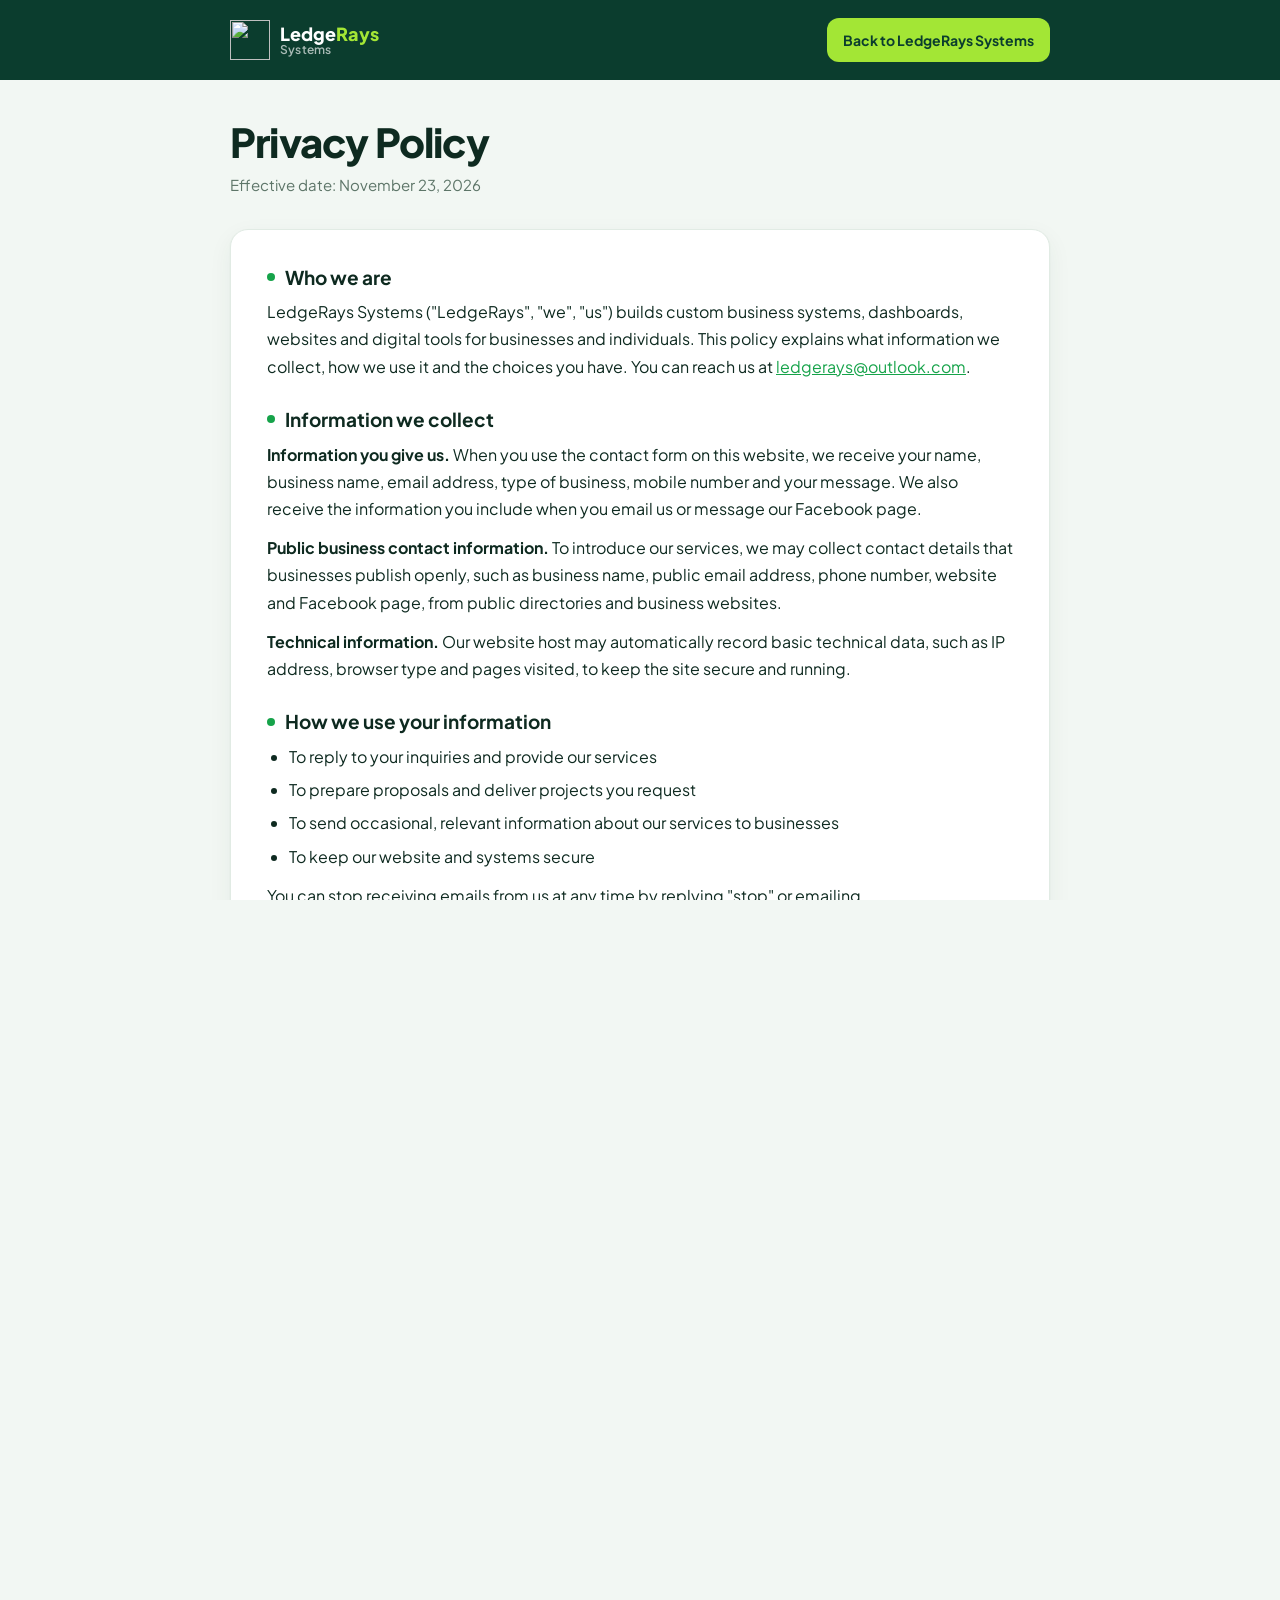
==== privacy.html @ 82372c3e "Add files via upload" ====
<!doctype html>
<html lang="en" data-bs-theme="light">
<head>
  <meta charset="utf-8">
  <meta name="viewport" content="width=device-width, initial-scale=1, viewport-fit=cover">
  <title>Privacy Policy | LedgeRays Systems</title>
  <meta name="description" content="How LedgeRays Systems collects, uses and protects your information.">
  <meta name="theme-color" content="#0B3D2E">
  <link rel="icon" href="/favicon.ico" sizes="48x48">
  <link rel="icon" type="image/png" sizes="32x32" href="/favicon-32x32.png">
  <link rel="apple-touch-icon" sizes="180x180" href="/apple-touch-icon.png">
  <script>
    try { var t = localStorage.getItem('lr-theme'); if (t) document.documentElement.setAttribute('data-bs-theme', t); } catch (e) {}
  </script>
  <link rel="preconnect" href="https://fonts.googleapis.com">
  <link rel="preconnect" href="https://fonts.gstatic.com" crossorigin>
  <link href="https://fonts.googleapis.com/css2?family=Plus+Jakarta+Sans:wght@400;500;600;700;800&display=swap" rel="stylesheet">
  <link href="https://cdn.jsdelivr.net/npm/bootstrap@5.3.3/dist/css/bootstrap.min.css" rel="stylesheet">
  <link href="css/style.css" rel="stylesheet">
  <style>
    .pp-top{background:var(--deep);color:#fff;padding:18px 0}
    .pp-top .pp-wrap{display:flex;align-items:center;justify-content:space-between;gap:12px;flex-wrap:wrap}
    .pp-brand{display:flex;align-items:center;gap:10px;color:#fff}
    .pp-brand img{width:40px;height:40px}
    .pp-brand span{font-weight:800;font-size:18px;line-height:1.1}
    .pp-brand b{color:var(--lime)}
    .pp-brand small{display:block;font-weight:600;font-size:12px;color:rgba(255,255,255,.65);letter-spacing:.02em}
    .pp-back{display:inline-flex;align-items:center;gap:8px;background:var(--lime);color:var(--deep);font-weight:700;font-size:14px;padding:10px 16px;border-radius:12px;min-height:44px}
    .pp-back:hover{background:var(--lime-2);color:var(--deep)}
    .pp-wrap{max-width:860px;margin:0 auto;padding:0 20px}
    .pp-hero{padding:40px 0 8px}
    .pp-hero h1{font-size:clamp(28px,4vw,40px);font-weight:800;letter-spacing:-.02em;line-height:1.1}
    .pp-hero p{color:var(--muted);margin-top:10px;font-size:15px}
    .pp-card{background:var(--card);border:1px solid var(--line);border-radius:var(--radius);box-shadow:var(--shadow);padding:clamp(20px,4vw,36px);margin:24px 0 40px}
    .pp-card h2{font-size:19px;font-weight:700;margin:28px 0 10px;display:flex;align-items:center;gap:10px}
    .pp-card h2:first-child{margin-top:0}
    .pp-card h2 i{width:8px;height:8px;border-radius:50%;background:var(--brand);flex:none}
    .pp-card p,.pp-card li{font-size:16px;line-height:1.7;color:var(--text)}
    .pp-card p{margin:0 0 12px}
    .pp-card ul{margin:0 0 12px;padding-left:22px}
    .pp-card li{margin-bottom:6px}
    .pp-card a{color:var(--brand);text-decoration:underline}
    [data-bs-theme="dark"] .pp-card a{color:var(--lime)}
    .pp-note{background:var(--card-2);border:1px solid var(--line);border-radius:12px;padding:14px 16px;font-size:15px;color:var(--muted)}
    .pp-foot{text-align:center;color:var(--muted);font-size:13px;padding:0 0 40px}
  </style>
</head>
<body>

<header class="pp-top">
  <div class="pp-wrap">
    <a href="/" class="pp-brand" aria-label="LedgeRays Systems home">
      <img src="assets/logo-mark.svg" alt="" width="40" height="40">
      <span>Ledge<b>Rays</b><small>Systems</small></span>
    </a>
    <a href="/" class="pp-back">Back to LedgeRays Systems</a>
  </div>
</header>

<main class="pp-wrap">
  <section class="pp-hero">
    <h1>Privacy Policy</h1>
    <p>Effective date: November 23, 2026</p>
  </section>

  <article class="pp-card">
    <h2><i></i>Who we are</h2>
    <p>LedgeRays Systems ("LedgeRays", "we", "us") builds custom business systems, dashboards, websites and digital tools for businesses and individuals. This policy explains what information we collect, how we use it and the choices you have. You can reach us at <a href="mailto:ledgerays@outlook.com">ledgerays@outlook.com</a>.</p>

    <h2><i></i>Information we collect</h2>
    <p><strong>Information you give us.</strong> When you use the contact form on this website, we receive your name, business name, email address, type of business, mobile number and your message. We also receive the information you include when you email us or message our Facebook page.</p>
    <p><strong>Public business contact information.</strong> To introduce our services, we may collect contact details that businesses publish openly, such as business name, public email address, phone number, website and Facebook page, from public directories and business websites.</p>
    <p><strong>Technical information.</strong> Our website host may automatically record basic technical data, such as IP address, browser type and pages visited, to keep the site secure and running.</p>

    <h2><i></i>How we use your information</h2>
    <ul>
      <li>To reply to your inquiries and provide our services</li>
      <li>To prepare proposals and deliver projects you request</li>
      <li>To send occasional, relevant information about our services to businesses</li>
      <li>To keep our website and systems secure</li>
    </ul>
    <p>You can stop receiving emails from us at any time by replying "stop" or emailing <a href="mailto:ledgerays@outlook.com">ledgerays@outlook.com</a>. We will not contact you again.</p>

    <h2><i></i>How the contact form works</h2>
    <p>Messages sent through our contact form are delivered to our email inbox by FormSubmit, a form delivery service. FormSubmit processes the form data only to deliver it to us.</p>

    <h2><i></i>Use of AI tools</h2>
    <p>We use AI services to help sort messages and draft replies, which we review before anything is sent. Only business contact details and message content are processed for this purpose. We never use data from client systems with these tools.</p>

    <h2><i></i>Google user data</h2>
    <p>We use an internal tool that connects only to LedgeRays' own Google accounts to manage our records and email. It does not request or access Google account data belonging to anyone else.</p>
    <p>Our use and transfer of information received from Google APIs adheres to the <a href="https://developers.google.com/terms/api-services-user-data-policy" target="_blank" rel="noopener">Google API Services User Data Policy</a>, including the Limited Use requirements.</p>

    <h2><i></i>Client systems</h2>
    <p>Systems we build for clients store their data in the client's own accounts, such as their own Google account. We access client data only with the client's permission and only as needed to build, fix or support their system.</p>

    <h2><i></i>Sharing your information</h2>
    <p>We do not sell or rent your information. We share it only with service providers that help us run our business, such as Google, Microsoft, Cloudflare, Telegram and FormSubmit, and only as needed for them to provide their services. We may also disclose information when required by law.</p>

    <h2><i></i>How long we keep information</h2>
    <p>We keep inquiry and contact information for as long as needed to respond to you, provide our services and meet legal obligations. Contacts who ask us to stop are kept only on a do-not-contact list so we never contact them again.</p>

    <h2><i></i>Security</h2>
    <p>We protect information with secure accounts, two-step verification and limited access. No method of storage or transmission is completely secure, but we work to protect your information.</p>

    <h2><i></i>Your rights</h2>
    <p>Under the Philippine Data Privacy Act of 2012 and similar laws, you may ask to access, correct or delete your personal information, or object to how we use it. Email <a href="mailto:ledgerays@outlook.com">ledgerays@outlook.com</a> and we will respond within a reasonable time.</p>

    <h2><i></i>Children</h2>
    <p>Our services are meant for businesses and adults. We do not knowingly collect information from children.</p>

    <h2><i></i>Changes to this policy</h2>
    <p>We may update this policy from time to time. The latest version will always be on this page with its effective date.</p>

    <h2><i></i>Contact us</h2>
    <p class="pp-note">LedgeRays Systems<br>Email: <a href="mailto:ledgerays@outlook.com">ledgerays@outlook.com</a><br>Facebook: <a href="https://www.facebook.com/LedgeRays" target="_blank" rel="noopener">facebook.com/LedgeRays</a></p>
  </article>
</main>

<footer class="pp-foot">© <span id="yr">2026</span> LedgeRays Systems</footer>
<script>
  try { document.getElementById('yr').textContent = new Date().getFullYear(); } catch (e) {}
</script>
</body>
</html>
---- css/style.css ----
/* =========================================================
   LedgeRays Systems — one-page dashboard website
   Built on Bootstrap 5.3 · Emerald Finance theme
   ========================================================= */

:root{
  --deep:#0B3D2E;          /* deep green  */
  --deep-2:#0F4A38;
  --deep-3:#155C45;
  --brand:#16A34A;         /* emerald     */
  --brand-2:#15803D;
  --lime:#A3E635;          /* lime accent */
  --lime-2:#BEF264;
  --white:#FFFFFF;

  --bg:#F2F7F3;
  --card:#FFFFFF;
  --card-2:#F7FBF8;
  --line:#E1EBE4;
  --text:#0E2A20;
  --muted:#5D7568;
  --shadow:0 1px 2px rgba(11,61,46,.06),0 8px 24px rgba(11,61,46,.06);

  --side-w:256px;
  --top-h:68px;
  --gap:16px;
  --pad:20px;
  --radius:18px;

  --bs-body-font-family:'Plus Jakarta Sans','Poppins','Inter',system-ui,-apple-system,'Segoe UI',Roboto,sans-serif;
  --bs-body-bg:var(--bg);
  --bs-body-color:var(--text);
  --bs-link-color:var(--brand);
  --bs-link-hover-color:var(--brand-2);
}
[data-bs-theme="dark"]{
  --bg:#061510;
  --card:#0C2219;
  --card-2:#0F2A1F;
  --line:#1B3B2E;
  --text:#E7F3EB;
  --muted:#8FB0A0;
  --shadow:0 1px 2px rgba(0,0,0,.4),0 10px 28px rgba(0,0,0,.25);
  --bs-body-bg:var(--bg);
  --bs-body-color:var(--text);
}

*{box-sizing:border-box}
html,body{margin:0}
body{font-family:var(--bs-body-font-family);background:var(--bg);color:var(--text);-webkit-font-smoothing:antialiased;transition:background-color .25s,color .25s}
a{text-decoration:none}
h1,h2,h3,h4,h5{color:var(--text);margin:0}
p{margin:0}
.ic{width:18px;height:18px;fill:none;stroke:currentColor;stroke-width:2;stroke-linecap:round;stroke-linejoin:round;flex:none}

/* Bootstrap fallbacks (kept harmless when Bootstrap loads) */
.tab-content>.tab-pane{display:none}
.tab-content>.tab-pane.active{display:block}
.collapse:not(.show){display:none}

/* ---------- Buttons ---------- */
.btn{white-space:nowrap;display:inline-flex;align-items:center;justify-content:center;gap:8px;font-weight:700;font-size:14px;border-radius:12px;padding:10px 16px;border:1px solid transparent;transition:transform .15s,box-shadow .15s,background-color .15s}
.btn:active{transform:translateY(1px)}
.btn-brand{background:var(--brand);color:#fff;box-shadow:0 6px 16px rgba(22,163,74,.28)}
.btn-brand:hover{background:var(--brand-2);color:#fff}
.btn-lime{background:var(--lime);color:var(--deep)}
.btn-lime:hover{background:var(--lime-2);color:var(--deep)}
.btn-ghost{background:var(--card);color:var(--text);border-color:var(--line)}
.btn-ghost:hover{border-color:var(--brand);color:var(--brand)}
.icon-btn{width:42px;height:42px;border-radius:12px;border:1px solid var(--line);background:var(--card);color:var(--text);display:inline-grid;place-items:center;flex:none}
.icon-btn:hover{border-color:var(--brand);color:var(--brand)}

/* ---------- App shell ---------- */
.app{display:flex;min-height:100vh;min-height:100dvh}

/* Sidebar */
.sidebar{--bs-offcanvas-width:288px;--bs-offcanvas-bg:var(--deep);--bs-offcanvas-color:#fff;flex:none;z-index:1045}
.sidebar-inner{background:radial-gradient(420px 260px at 10% 0%,rgba(163,230,53,.12),transparent 60%),linear-gradient(180deg,var(--deep),#082E22);color:#fff;height:100%;width:100%;display:flex;flex-direction:column;padding:22px 16px 16px;position:relative;overflow-y:auto}
.brand{display:flex;align-items:center;gap:12px;padding:2px 8px 20px;border-bottom:1px solid rgba(255,255,255,.1);color:#fff}
.brand-mark{width:46px;height:46px;flex:none}
.brand-text{display:flex;flex-direction:column;line-height:1.02}
.brand-l1{font-size:22px;font-weight:800;letter-spacing:-.3px;color:#fff}
.brand-l1 b{color:var(--lime);font-weight:800}
.brand-l2{font-size:13px;font-weight:600;letter-spacing:3.2px;text-transform:uppercase;color:rgba(255,255,255,.72);margin-top:3px}
.sidebar-close{position:absolute;top:24px;right:16px}
.side-nav{margin-top:14px;gap:2px}
.side-label{font-size:10.5px;font-weight:700;letter-spacing:1.6px;text-transform:uppercase;color:rgba(255,255,255,.45);margin:12px 12px 6px}
.side-nav .nav-link{display:flex;align-items:center;gap:12px;white-space:nowrap;color:rgba(255,255,255,.72);font-weight:600;font-size:14px;padding:10px 12px;border-radius:12px;transition:background-color .15s,color .15s}
.side-nav .nav-link:hover{background:rgba(255,255,255,.06);color:#fff}
.side-nav .nav-link.active{background:linear-gradient(90deg,rgba(163,230,53,.18),rgba(163,230,53,.04));color:var(--lime);box-shadow:inset 3px 0 0 var(--lime)}
.badge-count{margin-left:auto;font-size:11px;font-weight:700;background:var(--lime);color:var(--deep);border-radius:20px;padding:1px 8px}
.side-cta{margin-top:auto;background:rgba(255,255,255,.06);border:1px solid rgba(255,255,255,.1);border-radius:16px;padding:14px;position:relative}
.side-cta b{font-size:14px;display:block}
.side-cta p{font-size:12.5px;color:rgba(255,255,255,.65);margin:4px 0 12px;line-height:1.45}
.side-cta-dot{position:absolute;top:16px;right:14px;width:9px;height:9px;border-radius:50%;background:var(--lime);box-shadow:0 0 0 4px rgba(163,230,53,.2)}
.side-foot{font-size:11.5px;color:rgba(255,255,255,.4);text-align:center;margin-top:12px}

/* Main */
.main{flex:1;min-width:0;display:flex;flex-direction:column}
.topbar{height:var(--top-h);display:flex;align-items:center;gap:14px;padding:0 var(--pad);border-bottom:1px solid var(--line);background:color-mix(in srgb,var(--bg) 85%,transparent);backdrop-filter:blur(10px);position:sticky;top:0;z-index:20;flex:none}
.top-logo{display:flex;align-items:center;gap:8px;font-weight:800;font-size:18px;color:var(--text)}
.top-logo b{color:var(--brand)}
.top-title{min-width:0}
.top-title h1{font-size:20px;font-weight:800;letter-spacing:-.3px;white-space:nowrap;overflow:hidden;text-overflow:ellipsis}
.top-title p{font-size:12.5px;color:var(--muted);white-space:nowrap;overflow:hidden;text-overflow:ellipsis}
.top-actions{margin-left:auto;display:flex;align-items:center;gap:10px}
.live-pill{align-items:center;gap:7px;font-size:12px;font-weight:600;color:var(--brand);background:rgba(22,163,74,.1);border-radius:20px;padding:6px 12px}
.live-pill i{width:8px;height:8px;border-radius:50%;background:var(--brand);animation:pulse 1.6s infinite}
@keyframes pulse{0%{box-shadow:0 0 0 0 rgba(22,163,74,.5)}70%{box-shadow:0 0 0 8px rgba(22,163,74,0)}100%{box-shadow:0 0 0 0 rgba(22,163,74,0)}}
.ic-sun{display:none}
[data-bs-theme="dark"] .ic-sun{display:block}
[data-bs-theme="dark"] .ic-moon{display:none}

.content{flex:1;padding:var(--pad)}
.tab-pane.fade{transition:opacity .2s}

/* ---------- Cards & grids ---------- */
.fit{display:flex;flex-direction:column;gap:var(--gap)}
.grid{display:grid;gap:var(--gap)}
.card-x{background:var(--card);border:1px solid var(--line);border-radius:var(--radius);padding:18px;box-shadow:var(--shadow);min-width:0}
.card-x h3{font-size:15.5px;font-weight:700}
.card-x h3 small{font-size:11.5px;font-weight:500;color:var(--muted);margin-left:6px}
.card-head{display:flex;align-items:center;justify-content:space-between;gap:10px;margin-bottom:10px}

/* Dashboard */
.g-hero,.g-kpi,.g-charts,.g-3x3,.g-4x2,.g-3x2,.g-2,.g-3,.g-faq,.g-contact{grid-template-columns:1fr}
.hero{position:relative;overflow:hidden;background:radial-gradient(500px 300px at 100% 0%,rgba(163,230,53,.25),transparent 60%),linear-gradient(135deg,var(--deep),#0E5038);color:#fff;border:0;display:flex;flex-direction:column;justify-content:center}
.hero::after{content:"";position:absolute;right:0;top:0;bottom:0;width:45%;background:repeating-linear-gradient(115deg,transparent 0 46px,rgba(163,230,53,.07) 46px 47px);pointer-events:none;-webkit-mask-image:linear-gradient(90deg,transparent,#000);mask-image:linear-gradient(90deg,transparent,#000)}
.eyebrow{font-size:11.5px;font-weight:700;letter-spacing:1.8px;text-transform:uppercase;color:var(--lime)}
.hero h2{color:#fff;font-size:clamp(24px,2.6vw,36px);font-weight:800;letter-spacing:-.6px;line-height:1.12;margin:6px 0 8px}
.hero h2 span{color:var(--lime)}
.hero p{color:rgba(255,255,255,.78);font-size:14.5px;line-height:1.55;max-width:620px}
.hero-btns{display:flex;flex-wrap:wrap;gap:10px;margin-top:16px;position:relative;z-index:1}
.hero .btn-ghost{background:rgba(255,255,255,.08);border-color:rgba(255,255,255,.25);color:#fff}
.hero .btn-ghost:hover{background:rgba(255,255,255,.14);color:#fff;border-color:var(--lime)}
.industries{display:flex;flex-direction:column;gap:12px}
.chips{display:flex;flex-wrap:wrap;gap:7px}
.chips span,.chips button{font-size:12.5px;font-weight:600;padding:6px 12px;border-radius:30px;background:var(--card-2);border:1px solid var(--line);color:var(--text)}
.chips .chip-more{background:rgba(163,230,53,.18);border-color:transparent;color:var(--deep)}
[data-bs-theme="dark"] .chips .chip-more{color:var(--lime)}
.device-row{margin-top:auto;display:flex;align-items:center;gap:8px;font-size:13px;font-weight:600;color:var(--brand)}

.kpi{display:flex;flex-direction:column;gap:6px;padding:16px 18px}
.kpi-top{display:flex;align-items:center;gap:9px;font-size:12.5px;font-weight:600;color:var(--muted)}
.kpi-ic{width:30px;height:30px;border-radius:9px;background:rgba(22,163,74,.12);color:var(--brand);display:grid;place-items:center}
.kpi-ic .ic{width:16px;height:16px}
.kpi b{font-size:clamp(20px,1.9vw,27px);font-weight:800;letter-spacing:-.5px;font-variant-numeric:tabular-nums}
.kpi small{font-size:12px;color:var(--muted)}
.kpi em{font-style:normal;font-weight:700}
.kpi .up{color:var(--brand)}
.mini-bar{display:block;height:7px;border-radius:7px;background:var(--line);overflow:hidden;margin-top:4px}
.mini-bar i{display:block;height:100%;background:linear-gradient(90deg,var(--brand),var(--lime));border-radius:7px}
.chart-card{display:flex;flex-direction:column}
.chart-wrap{position:relative;height:260px}
.seg{display:flex;background:var(--card-2);border:1px solid var(--line);border-radius:10px;padding:3px}
.seg button{border:0;background:transparent;font-size:12px;font-weight:700;color:var(--muted);padding:5px 12px;border-radius:7px}
.seg button.on{background:var(--brand);color:#fff}

/* What we build / features */
.tile{display:flex;flex-direction:column;gap:8px}
.tile-ic,.feat-ic{width:42px;height:42px;border-radius:12px;display:grid;place-items:center;background:rgba(22,163,74,.12);color:var(--brand)}
.tile-ic .ic,.feat-ic .ic{width:21px;height:21px}
.tile p,.feat p{font-size:13.5px;color:var(--muted);line-height:1.5}
.tile-accent{background:linear-gradient(135deg,var(--deep),#0E5038);border:0;color:#fff}
.tile-accent h3{color:#fff}
.tile-accent p{color:rgba(255,255,255,.75)}
.tile-accent .tile-ic{background:var(--lime);color:var(--deep)}
.feat{display:flex;flex-direction:column;gap:9px;position:relative;overflow:hidden}
.feat::after{content:"";position:absolute;right:-30px;top:-30px;width:110px;height:110px;border-radius:50%;background:rgba(163,230,53,.12)}
.feat h3{font-size:16px}
.strip{display:flex;flex-wrap:wrap;align-items:center;gap:10px 22px;padding:14px 18px}
.strip b{font-size:14px}
.strip span{display:inline-flex;align-items:center;gap:7px;font-size:13.5px;font-weight:600;color:var(--muted)}
.strip span .ic{color:var(--brand)}

/* Samples */
.filter-row{display:flex;align-items:center;justify-content:space-between;gap:10px;flex-wrap:wrap}
.chips-filter button{cursor:pointer;transition:all .15s}
.chips-filter button.on{background:var(--brand);border-color:var(--brand);color:#fff}
.filter-note{font-size:12px;color:var(--muted)}
.pf{padding:0;overflow:hidden;display:flex;flex-direction:column;cursor:pointer;transition:transform .2s,box-shadow .2s;text-align:left;width:100%;color:inherit}
.pf:hover{transform:translateY(-3px);box-shadow:0 16px 34px rgba(11,61,46,.16)}
.pf-img{position:relative;aspect-ratio:16/10;overflow:hidden;background:var(--card-2)}
.pf-img img{width:100%;height:100%;object-fit:cover;object-position:center top;display:block;transition:transform .35s}
.pf:hover .pf-img img{transform:scale(1.04)}
.pf-zoom{position:absolute;right:10px;top:10px;width:32px;height:32px;border-radius:10px;background:rgba(11,61,46,.75);color:#fff;display:grid;place-items:center;opacity:0;transition:opacity .2s}
.pf:hover .pf-zoom{opacity:1}
.pf-cap{padding:10px 14px 12px;display:flex;align-items:center;gap:10px}
.pf-cap b{font-size:13.5px;display:block;white-space:nowrap;overflow:hidden;text-overflow:ellipsis}
.pf-cap small{font-size:11.5px;color:var(--muted)}
.pf-dot{width:10px;height:10px;border-radius:50%;flex:none}
.pf.hide{display:none}

/* Process */
.steps{display:grid;gap:var(--gap);grid-template-columns:1fr;counter-reset:s}
.step{display:flex;flex-direction:column;gap:8px;position:relative;overflow:hidden}
.step::after{content:"";position:absolute;right:-40px;bottom:-40px;width:140px;height:140px;border-radius:50%;background:rgba(163,230,53,.12)}
.step-n{font-size:clamp(30px,5vh,48px)!important}
.step-n{font-size:30px;font-weight:800;color:var(--lime);-webkit-text-stroke:1px var(--brand);letter-spacing:-1px;line-height:1}
.step p{font-size:13.5px;color:var(--muted);line-height:1.5}
.step-tag{margin-top:auto;align-self:flex-start;font-size:11.5px;font-weight:700;background:rgba(22,163,74,.12);color:var(--brand);padding:4px 10px;border-radius:20px}
.note{display:flex;flex-direction:column;gap:10px}
.note-dark{background:linear-gradient(135deg,var(--deep),#0E5038);border:0}
.note-dark h3{color:#fff}
.note-dark p{color:rgba(255,255,255,.78);font-size:13.5px;line-height:1.55}
.note-dark .btn{align-self:flex-start;margin-top:auto}
.checks{list-style:none;padding:0;margin:0;display:grid;gap:9px}
.checks li{display:flex;align-items:flex-start;gap:9px;font-size:13.5px}
.checks .ic{color:var(--brand);width:17px;height:17px;margin-top:1px}

/* Packages */
.plan{display:flex;flex-direction:column;gap:10px;position:relative}
.plan-tag{align-self:flex-start;font-size:11.5px;font-weight:800;letter-spacing:1.2px;text-transform:uppercase;color:var(--brand);background:rgba(22,163,74,.12);padding:4px 10px;border-radius:20px}
.plan h3{font-size:17px}
.plan-price{font-size:clamp(20px,1.8vw,26px);font-weight:800;letter-spacing:-.5px}
.plan .checks{margin:2px 0 6px}
.plan .btn{margin-top:auto}
.plan-pop{background:linear-gradient(160deg,var(--deep),#0E5038);border:0;color:#fff}
.plan-pop h3,.plan-pop .plan-price{color:#fff}
.plan-pop .checks li{color:rgba(255,255,255,.9)}
.plan-pop .checks .ic{color:var(--lime)}
.plan-pop .plan-tag{background:rgba(163,230,53,.18);color:var(--lime)}
.plan-badge{position:absolute;top:16px;right:16px;font-size:11px;font-weight:800;background:var(--lime);color:var(--deep);padding:4px 10px;border-radius:20px}
.addons span .ic{color:var(--brand)}

/* FAQ */
.faq{--bs-accordion-bg:var(--card);--bs-accordion-border-color:var(--line);--bs-accordion-btn-color:var(--text);--bs-accordion-color:var(--muted);--bs-accordion-active-bg:rgba(22,163,74,.08);--bs-accordion-active-color:var(--brand);--bs-accordion-btn-focus-box-shadow:0 0 0 3px rgba(22,163,74,.2);--bs-accordion-border-radius:16px;--bs-accordion-inner-border-radius:16px;box-shadow:var(--shadow);border-radius:16px}
.faq .accordion-button{font-weight:700;font-size:14.5px;padding:14px 18px}
.faq .accordion-body{font-size:13.5px;line-height:1.55;padding:4px 18px 16px}
.faq .accordion-item{background:var(--card);border-color:var(--line)}
.faq-cta .faq-cta-text{font-weight:500}

/* Contact */
.contact-list{display:flex;flex-direction:column;gap:var(--gap)}
.contact-card{display:flex;align-items:center;gap:14px;color:var(--text);transition:transform .15s,border-color .15s}
.contact-card:hover{transform:translateX(3px);border-color:var(--brand);color:var(--text)}
.contact-card b{display:block;font-size:15px}
.contact-card span{font-size:13px;color:var(--muted)}
.c-ic{width:46px;height:46px;border-radius:14px;display:grid;place-items:center;color:#fff;flex:none}
.c-ic .ic{width:22px;height:22px}
.contact-card .c-ic{color:#fff}
.c-msg{background:var(--brand)}.c-fb{background:#1877F2}.c-mail{background:var(--deep)}
[data-bs-theme="dark"] .c-mail{background:var(--deep-3)}
.c-go{margin-left:auto;color:var(--muted)}
.contact-promise{display:flex;align-items:center;gap:14px;background:rgba(163,230,53,.14);border-color:transparent;box-shadow:none}
.contact-promise p{font-size:13.5px;line-height:1.5}
.contact-form{display:flex;flex-direction:column;gap:12px}
.form-sub{font-size:12.5px;color:var(--muted);margin-top:-6px}
.form-grid{display:grid;grid-template-columns:1fr;gap:12px}
.form-grid label{display:flex;flex-direction:column;gap:6px;font-size:12.5px;font-weight:600;color:var(--muted)}
.form-control{background:var(--card-2);border:1px solid var(--line);border-radius:12px;padding:10px 13px;font-size:14px;color:var(--text);width:100%}
.form-control:focus{border-color:var(--brand);box-shadow:0 0 0 3px rgba(22,163,74,.18);background:var(--card);color:var(--text);outline:0}
textarea.form-control{resize:none}
.form-foot{display:flex;align-items:center;justify-content:space-between;gap:10px;margin-top:auto}
.form-msg{font-size:12.5px;color:var(--brand);font-weight:600}
.form-msg.err{color:#DC2626}

/* Modal */
.modal-content{background:var(--card);color:var(--text);border:1px solid var(--line);border-radius:18px;overflow:hidden}
.modal-header,.modal-footer{border-color:var(--line)}
.modal-title{font-weight:800}
[data-bs-theme="dark"] .btn-close{filter:invert(1)}

/* Bottom nav (phones & tablet portrait) */
.bottom-nav{position:fixed;left:0;right:0;bottom:0;z-index:1030;display:flex;justify-content:space-around;background:var(--card);border-top:1px solid var(--line);padding:6px 4px calc(6px + env(safe-area-inset-bottom));box-shadow:0 -8px 24px rgba(11,61,46,.08)}
.bottom-nav a,.bottom-nav button{flex:1;display:flex;flex-direction:column;align-items:center;gap:3px;font-size:11px;font-weight:600;color:var(--muted);background:none;border:0;padding:6px 2px;border-radius:12px}
.bottom-nav .ic{width:21px;height:21px}
.bottom-nav .active{color:var(--brand)}

/* =========================================================
   RESPONSIVE
   ========================================================= */

/* Phones & tablet portrait: scrollable, sidebar becomes slide-out menu */
@media (max-width:991.98px){
  :root{--pad:16px;--gap:14px;--top-h:62px}
  .content{padding-bottom:calc(84px + env(safe-area-inset-bottom))}
  .top-title{display:none}
  .live-pill{display:none!important}
}
@media (max-width:575.98px){
  .top-logo span{font-size:17px}
  .btn{font-size:13.5px}
  .hero h2{font-size:26px}
}

@media (min-width:576px){
  .g-kpi{grid-template-columns:repeat(2,minmax(0,1fr))}
  .g-4x2,.g-3x3,.g-3x2{grid-template-columns:repeat(2,minmax(0,1fr))}
  .steps{grid-template-columns:repeat(2,minmax(0,1fr))}
  .form-grid{grid-template-columns:1fr 1fr}
  .form-grid .span-2{grid-column:1/3}
}
@media (min-width:768px){
  .top-title{display:block}
  .g-hero{grid-template-columns:minmax(0,1.6fr) minmax(0,1fr)}
  .g-kpi{grid-template-columns:repeat(4,minmax(0,1fr))}
  .g-charts{grid-template-columns:minmax(0,1.7fr) minmax(0,1fr)}
  .g-3x3,.g-3x2{grid-template-columns:repeat(3,minmax(0,1fr))}
  .g-2,.g-faq{grid-template-columns:1fr 1fr}
  .g-3{grid-template-columns:repeat(3,minmax(0,1fr))}
  .g-contact{grid-template-columns:minmax(0,1fr) minmax(0,1.35fr)}
  .steps{grid-template-columns:repeat(4,minmax(0,1fr))}
  .chart-wrap{height:280px}
}
@media (min-width:992px){
  .sidebar{width:var(--side-w);position:sticky;top:0;height:100vh;height:100dvh}
  .sidebar-inner{padding:24px 16px 16px}
  .g-4x2{grid-template-columns:repeat(4,minmax(0,1fr))}
}

/* ---------------------------------------------------------
   FIT MODE: laptop & iPad landscape → one screen, no scrolling
   --------------------------------------------------------- */
@media (min-width:992px) and (orientation:landscape){
  html,body{height:100%;overflow:hidden}
  .app{height:100vh;height:100dvh}
  .main{height:100vh;height:100dvh}
  .content{flex:1;min-height:0;overflow:hidden;
    --pad:clamp(12px,1.6vh,22px);--gap:clamp(10px,1.5vh,18px);padding:var(--pad) calc(var(--pad) + 4px)}
  .content>.tab-pane.active{height:100%}
  .fit{height:100%;gap:var(--gap)}
  .grid{gap:var(--gap)}
  .card-x{padding:clamp(12px,1.7vh,20px) clamp(14px,1.3vw,20px)}

  /* dashboard */
  .g-hero{flex:none}
  .hero p{font-size:clamp(12.5px,1.55vh,15px)}
  .hero h2{font-size:clamp(22px,3.6vh,38px)}
  .hero-btns{margin-top:clamp(8px,1.6vh,18px)}
  .g-kpi{flex:none}
  .kpi{gap:clamp(2px,.6vh,6px)}
  .g-charts{flex:1;min-height:0}
  .chart-card{min-height:0}
  .chart-wrap{flex:1;min-height:0;height:auto}

  /* tiles */
  .g-3x3{flex:1;min-height:0;grid-template-rows:repeat(3,minmax(0,1fr))}
  .g-3x2{flex:1;min-height:0;grid-template-rows:repeat(2,minmax(0,1fr))}
  .tile,.feat{justify-content:center;overflow:hidden}
  .tile-ic,.feat-ic{width:clamp(32px,4.6vh,44px);height:clamp(32px,4.6vh,44px)}
  .tile p,.feat p{font-size:clamp(12px,1.6vh,14px)}
  .strip{flex:none}

  /* samples */
  .g-4x2{flex:1;min-height:0;grid-template-rows:repeat(2,minmax(0,1fr))}
  .g-4x2.one-row{grid-template-rows:minmax(0,1fr) minmax(0,1fr)}
  .pf{min-height:0}
  .pf-img{aspect-ratio:auto;flex:1;min-height:0}

  /* process */
  .steps{flex:1;min-height:0}
  .g-2{flex:none}
  .step p{font-size:clamp(12.5px,1.65vh,14.5px)}

  /* packages */
  .g-3{flex:1;min-height:0}
  .plan{overflow:hidden;gap:clamp(6px,1.1vh,12px)}
  .checks{gap:clamp(5px,1vh,10px)}
  .checks li{font-size:clamp(12.5px,1.6vh,14px)}

  /* faq */
  .g-faq{flex:1;min-height:0;align-items:start}
  .faq{max-height:100%;overflow:auto}
  .faq .accordion-button{padding:clamp(10px,1.6vh,15px) 18px}

  /* contact */
  .g-contact{flex:1;min-height:0}
  .contact-list{min-height:0}
  .contact-card{flex:1;min-height:0;padding-top:8px;padding-bottom:8px}
  .contact-promise{flex:1.2}
  .contact-form{min-height:0;overflow:hidden}
  .contact-form textarea{flex:1;min-height:60px}
  .form-grid{flex:1;min-height:0;grid-template-rows:auto auto 1fr}
  .form-grid .span-2{min-height:0}
}

/* Short landscape screens (e.g. 1366×768 with browser bars): tighten more */
@media (min-width:992px) and (orientation:landscape) and (max-height:720px){
  :root{--top-h:58px}
  .top-title h1{font-size:18px}
  .hero p{display:-webkit-box;-webkit-line-clamp:2;-webkit-box-orient:vertical;overflow:hidden}
  .industries .chips span:nth-child(n+9){display:none}
  .kpi small{display:none}
  .side-cta p{display:none}
  .side-nav .nav-link{padding:8px 12px}
  .brand{padding-bottom:14px}
}
/* Very short landscape (rare): allow scrolling rather than clipping content */
@media (min-width:992px) and (orientation:landscape) and (max-height:600px){
  html,body{height:auto;overflow:auto}
  .app,.main{height:auto}
  .content{overflow:visible}
}

@media (prefers-reduced-motion:reduce){
  *{transition:none!important;animation:none!important}
}

/* =========================================================
   v2 additions: dashboard panels, sidebar theme switch, form
   ========================================================= */
.muted-sm{font-size:11.5px;color:var(--muted);font-weight:600}

/* sidebar theme switch */
.side-theme{display:flex;align-items:center;gap:10px;margin:auto 0 10px;padding:10px 12px;border-radius:14px;background:rgba(255,255,255,.05);border:1px solid rgba(255,255,255,.08);font-size:13.5px;font-weight:600;color:rgba(255,255,255,.85)}
.side-theme .ic{width:17px;height:17px;color:var(--lime)}
.side-theme + .side-cta{margin-top:0}
.switch{margin-left:auto;width:44px;height:24px;border-radius:24px;border:0;background:rgba(255,255,255,.18);position:relative;padding:0;transition:background-color .2s;flex:none}
.switch i{position:absolute;top:3px;left:3px;width:18px;height:18px;border-radius:50%;background:#fff;transition:transform .25s cubic-bezier(.3,1.4,.6,1);box-shadow:0 2px 6px rgba(0,0,0,.25)}
.switch[aria-checked="true"]{background:var(--lime)}
.switch[aria-checked="true"] i{transform:translateX(20px);background:var(--deep)}
.side-cta p{display:none}

/* KPI sparkline + progress */
.kpi{position:relative;overflow:hidden;cursor:default;transition:transform .2s,box-shadow .2s,border-color .2s}
.kpi:hover{transform:translateY(-3px);border-color:rgba(22,163,74,.4);box-shadow:0 14px 30px rgba(11,61,46,.12)}
.spark{position:absolute;right:14px;top:14px;width:84px;height:28px;overflow:visible}
.spark path{fill:none;stroke:var(--brand);stroke-width:2.4;stroke-linecap:round;stroke-linejoin:round;stroke-dasharray:160;stroke-dashoffset:160;animation:draw 1.6s .3s ease forwards;vector-effect:non-scaling-stroke}
@keyframes draw{to{stroke-dashoffset:0}}
.live-dot::before{content:"";display:inline-block;width:7px;height:7px;border-radius:50%;background:var(--brand);margin-right:5px;vertical-align:1px;animation:pulse 1.6s infinite}
.progress{display:flex;height:8px;border-radius:8px;overflow:hidden;background:var(--line)}
.progress-bar{background:linear-gradient(90deg,var(--brand),var(--lime));border-radius:8px;height:100%}
.progress-bar.grow{width:0;animation:grow 1.4s .2s cubic-bezier(.2,.8,.2,1) forwards}
@keyframes grow{to{width:var(--w)}}
.kpi-progress{margin-top:6px}

/* panels grid */
.g-panels{grid-template-columns:1fr}
@media (min-width:768px){
  .g-panels{grid-template-columns:repeat(2,minmax(0,1fr))}
  .p-line,.p-bar{grid-column:span 2}
}
.donut-wrap{position:relative}
.donut-center{position:absolute;left:0;top:0;bottom:0;width:var(--dc-w,60%);display:flex;flex-direction:column;align-items:center;justify-content:center;pointer-events:none;text-align:center}
.donut-center b{font-size:20px;font-weight:800;line-height:1}
.donut-center small{font-size:11px;color:var(--muted)}

/* live feed */
.p-feed{display:flex;flex-direction:column}
.feed{list-style:none;margin:0;padding:0;display:flex;flex-direction:column;gap:8px;overflow:hidden;min-height:0;flex:1}
.feed li{display:flex;align-items:center;gap:10px;font-size:12.5px;padding:7px 9px;border-radius:12px;background:var(--card-2);border:1px solid var(--line);animation:slideIn .45s cubic-bezier(.2,.8,.2,1)}
.feed li .f-ic{width:28px;height:28px;border-radius:9px;display:grid;place-items:center;flex:none;color:#fff}
.feed li .f-ic .ic{width:15px;height:15px}
.feed li b{font-weight:700;display:block;white-space:nowrap;overflow:hidden;text-overflow:ellipsis}
.feed li span.t{display:block;font-size:11px;color:var(--muted)}
.feed li .f-tx{min-width:0;flex:1}
.feed li.new{box-shadow:0 0 0 2px rgba(163,230,53,.6)}
@keyframes slideIn{from{opacity:0;transform:translateY(-12px)}to{opacity:1;transform:none}}
.live-pill.sm{font-size:11px;padding:4px 10px;display:inline-flex}

/* goals */
.goals{display:flex;flex-direction:column;justify-content:space-around;gap:10px;flex:1}
.p-goals,.p-tasks{display:flex;flex-direction:column}
.goal .gt{display:flex;justify-content:space-between;font-size:12.5px;margin-bottom:5px}
.goal .gt b{font-weight:700}
.goal .progress{height:9px}
.goal .progress-bar{background:var(--c,var(--brand))}

/* tasks */
.tasks{display:flex;flex-direction:column;justify-content:space-around;gap:6px;flex:1}
.task{display:flex;align-items:center;gap:10px;font-size:13px;cursor:pointer;padding:5px 6px;border-radius:10px;transition:background-color .15s}
.task:hover{background:var(--card-2)}
.task .form-check-input{margin:0;width:18px;height:18px;flex:none;cursor:pointer;border-color:var(--muted);background-color:var(--card)}
.task .form-check-input:checked{background-color:var(--brand);border-color:var(--brand)}
.task .form-check-input:focus{box-shadow:0 0 0 3px rgba(22,163,74,.2);border-color:var(--brand)}
.task span{flex:1;transition:color .2s}
.task input:checked + span{text-decoration:line-through;color:var(--muted)}
.task em{font-style:normal;font-size:10.5px;font-weight:700;padding:2px 8px;border-radius:20px;background:rgba(22,163,74,.12);color:var(--brand)}
.task em.hi{background:rgba(220,38,38,.1);color:#DC2626}

/* contact form */
.hp{position:absolute;left:-9999px;width:1px;height:1px;opacity:0}
.input-group{display:flex;flex-wrap:nowrap;gap:0}
.input-group .code{width:auto;max-width:118px;flex:none;border-radius:12px 0 0 12px;border-right:0;background-color:var(--card-2);border:1px solid var(--line);color:var(--text);font-size:14px;padding:10px 30px 10px 12px}
.input-group .form-control{border-radius:0 12px 12px 0;min-width:0}
.form-select:focus{border-color:var(--brand);box-shadow:0 0 0 3px rgba(22,163,74,.18)}
#captchaQ{color:var(--brand);font-weight:800}
.form-msg.ok{color:var(--brand)}
.btn[disabled]{opacity:.7;pointer-events:none}

/* fit mode for the new dashboard */
@media (min-width:992px) and (orientation:landscape){
  .g-panels{flex:1;min-height:0;grid-template-columns:minmax(0,1.9fr) minmax(0,1fr) minmax(0,1fr);grid-template-rows:repeat(2,minmax(0,1fr))}
  .p-line,.p-bar{grid-column:auto}
  .g-panels .card-x{min-height:0;overflow:hidden;display:flex;flex-direction:column}
  .g-panels .card-head{margin-bottom:clamp(4px,1vh,10px)}
  .hero h2{font-size:clamp(20px,3.1vh,34px)}
  .hero p{display:-webkit-box;-webkit-line-clamp:2;-webkit-box-orient:vertical;overflow:hidden}
  .kpi b{font-size:clamp(18px,2.9vh,27px)}
  .kpi{padding-top:clamp(10px,1.4vh,16px);padding-bottom:clamp(10px,1.4vh,16px)}
  .feed li{padding:clamp(4px,.7vh,8px) 9px}
  .task{font-size:clamp(12px,1.55vh,13.5px);padding:clamp(2px,.4vh,5px) 6px}
  .contact-form{gap:clamp(6px,1.1vh,12px)}
  .form-grid{gap:clamp(8px,1.2vh,12px);grid-template-rows:auto auto auto 1fr}
  .form-control,.input-group .code{padding-top:clamp(6px,1vh,10px);padding-bottom:clamp(6px,1vh,10px)}
}
@media (min-width:992px) and (orientation:landscape) and (max-height:800px){
  .industries .device-row{display:none}
  .hero .eyebrow{display:none}
  .kpi small{display:none}
}

/* v2 fit refinements */
.kpi{container-type:inline-size}
@container (max-width:250px){ .spark{display:none} }
.task span{white-space:nowrap;overflow:hidden;text-overflow:ellipsis;min-width:0}
.feed li b,.feed li span.t{white-space:nowrap;overflow:hidden;text-overflow:ellipsis}
@media (min-width:992px) and (max-width:1199.98px){
  :root{--side-w:224px}
  .brand-l1{font-size:20px}
}
@media (min-width:992px) and (orientation:landscape) and (max-width:1100px){
  .g-panels{grid-template-columns:minmax(0,1.5fr) minmax(0,1fr)}
  .p-feed,.p-tasks{display:none!important}
  .g-hero{grid-template-columns:minmax(0,1fr)}
  .industries{display:none}
}
@media (min-width:992px) and (orientation:landscape) and (max-height:820px){
  .goal:nth-child(n+4){display:none}
  .task:nth-child(n+5){display:none}
  .feed li:nth-child(n+3){display:none}
  .industries .chips span:nth-child(n+8):not(.chip-more){display:none}
  .industries h3{margin-bottom:-2px}
}
@media (min-width:992px) and (orientation:landscape) and (min-height:821px){
  .feed li:nth-child(n+4){display:none}
}
@media (min-width:992px) and (orientation:landscape) and (min-height:1150px){
  .feed li:nth-child(n+4){display:flex}
  .feed li:nth-child(n+6){display:none}
}

/* =========================================================
   v3: compact hero, bigger chart panels, donut fix
   ========================================================= */
.hero-bar{display:grid;grid-template-columns:1fr;gap:14px;align-items:center}
.hero-bar .hero-btns{margin-top:0}
.hero-bar h2{margin:0 0 6px}
@media (min-width:768px){
  .hero-bar{grid-template-columns:minmax(0,1fr) auto;gap:24px}
  .hero-bar .hero-btns{flex-direction:column;align-items:stretch}
}
@media (min-width:1200px){ .hero-bar .hero-btns{flex-direction:row} }

/* chart legends (HTML, never overlap the chart) */
.card-head{flex-wrap:wrap}
.keys{display:flex;gap:12px;font-size:12px;font-weight:600;color:var(--muted);margin-left:auto}
.keys span{display:inline-flex;align-items:center;gap:6px}
.keys i{display:inline-block;width:14px;height:4px;border-radius:4px}
.k-sales{background:var(--brand)}
.k-target{background:repeating-linear-gradient(90deg,var(--lime) 0 4px,transparent 4px 7px)}

/* donut: canvas + legend side by side; center text is drawn inside the chart */
.donut-body{display:flex;align-items:center;gap:16px;min-height:0}
.donut-canvas{position:relative;width:min(220px,55%);aspect-ratio:1/1;flex:none}
.donut-canvas canvas{position:absolute;inset:0;width:100%!important;height:100%!important}
.d-legend{list-style:none;margin:0;padding:0;display:flex;flex-direction:column;gap:6px;flex:1;min-width:0}
.d-legend button{width:100%;display:flex;align-items:center;gap:9px;background:var(--card-2);border:1px solid var(--line);border-radius:10px;padding:7px 10px;font-size:12.5px;font-weight:600;color:var(--text);text-align:left;transition:opacity .2s,border-color .2s}
.d-legend button:hover{border-color:var(--brand)}
.d-legend button.off{opacity:.45;text-decoration:line-through}
.d-legend i{width:10px;height:10px;border-radius:50%;flex:none}
.d-legend b{margin-left:auto;font-weight:800}
.p-donut{container-type:inline-size}
@container (max-width:330px){
  .donut-body{flex-direction:column;align-items:stretch}
  .donut-canvas{width:min(200px,80%);margin:0 auto}
  .d-legend{display:grid;grid-template-columns:1fr 1fr}
}

/* scroll mode (tablet portrait, phones): generous chart heights */
.p-line .chart-wrap{height:300px}
.p-bar .chart-wrap{height:260px}

/* fit mode: give charts most of the space */
@media (min-width:992px) and (orientation:landscape){
  .hero-bar{padding-top:clamp(12px,1.8vh,20px);padding-bottom:clamp(12px,1.8vh,20px)}
  .hero-bar h2{font-size:clamp(20px,2.9vh,32px)}
  .hero-bar p{-webkit-line-clamp:2}
  .g-panels{grid-template-columns:minmax(0,1.75fr) minmax(0,1.3fr) minmax(0,1fr);grid-template-rows:minmax(0,1.3fr) minmax(0,1fr)}
  .p-line .chart-wrap,.p-bar .chart-wrap{height:auto}
  .donut-body{flex:1}
  .donut-canvas{width:auto;height:100%;max-width:58%;max-height:100%}
  .p-donut .d-legend button{padding:clamp(4px,.8vh,8px) 10px}
}
@media (min-width:992px) and (orientation:landscape) and (max-width:1100px){
  .g-panels{grid-template-columns:minmax(0,1.5fr) minmax(0,1fr)}
}
@media (min-width:992px) and (orientation:landscape) and (max-height:820px){
  .hero-bar p{-webkit-line-clamp:1}
  .goal:nth-child(n+4){display:none}
}
@media (min-width:992px) and (orientation:landscape) and (max-height:700px){
  .hero-bar p{display:none}
}

/* =========================================================
   v4: big chart panels, donut always centred, tasks/goals switch
   ========================================================= */
.tg-pane{display:none;flex-direction:column;flex:1;min-height:0}
.tg-pane.on{display:flex}
.tg-foot{margin-top:8px}
.p-tg{display:flex;flex-direction:column}
.p-tg .seg button{padding:5px 10px}

/* donut: the canvas box fills the free space; Chart.js keeps the ring round
   and the centre text is drawn by the chart itself, so nothing can overlap */
.donut-body{display:flex;flex-direction:column;gap:14px;min-height:0;flex:1}
.donut-canvas{position:relative;width:100%;height:240px;max-width:none;max-height:none;aspect-ratio:auto;margin:0;flex:none}
.donut-canvas canvas{position:absolute;inset:0;width:100%!important;height:100%!important}
.d-legend{display:grid;grid-template-columns:repeat(2,minmax(0,1fr));gap:8px;flex:none}
@container (max-width:330px){
  .donut-canvas{width:100%;margin:0}
}

/* scroll mode layout (tablet portrait & phones) */
.g-panels{grid-template-columns:1fr;grid-template-areas:"line" "donut" "bar" "feed" "tg"}
.p-line{grid-area:line}.p-donut{grid-area:donut}.p-bar{grid-area:bar}.p-feed{grid-area:feed}.p-tg{grid-area:tg}
.p-line .chart-wrap{height:300px}
.p-bar .chart-wrap{height:260px}
@media (min-width:768px){
  .g-panels{grid-template-columns:repeat(2,minmax(0,1fr));grid-template-areas:"line line" "donut feed" "bar bar" "tg tg"}
}

/* fit mode (laptop & iPad landscape): charts get most of the screen */
@media (min-width:992px) and (orientation:landscape){
  .g-panels{grid-template-columns:minmax(0,1.8fr) minmax(0,1.25fr) minmax(0,1fr);
    grid-template-rows:minmax(0,1.25fr) minmax(0,1fr);
    grid-template-areas:"line donut feed" "bar donut tg"}
  .p-line .chart-wrap,.p-bar .chart-wrap{flex:1;min-height:0;height:auto}
  .donut-body{flex:1;min-height:0}
  .donut-canvas{flex:1;min-height:0;height:auto}
  .p-tasks,.p-goals{display:none!important}
  .p-feed,.p-tg{display:flex!important}
  .goal:nth-child(n+4){display:flex;flex-direction:column}
  .goal{display:block!important}
}
@media (min-width:992px) and (orientation:landscape) and (max-height:820px){
  .task:nth-child(n+5){display:none}
  .goal:nth-child(n+4){display:none!important}
  .tg-foot{display:none}
}
@media (min-width:992px) and (orientation:landscape) and (max-width:1100px){
  .g-panels{grid-template-columns:minmax(0,1.5fr) minmax(0,1fr);grid-template-rows:minmax(0,1fr) minmax(0,1fr);grid-template-areas:"line donut" "bar donut"}
  .p-feed,.p-tg{display:none!important}
}
.visually-hidden{position:absolute!important;width:1px!important;height:1px!important;overflow:hidden!important;clip:rect(0,0,0,0)!important;white-space:nowrap!important}
.seg-full{flex:1}
.seg-full button{flex:1;padding:6px 8px;white-space:nowrap}
@media (min-width:992px) and (orientation:landscape) and (max-height:820px){
  .task:nth-child(n+4){display:none}
}

/* form label alignment: label text always one line, fields line up */
.form-grid{align-items:end}
.form-grid label{justify-content:flex-end}
.form-grid .lbl{display:block;white-space:nowrap;overflow:hidden;text-overflow:ellipsis}
#captchaQ{color:var(--brand);font-weight:800}
.form-msg a{color:inherit;text-decoration:underline}
.form-grid .span-2{align-self:stretch;justify-content:flex-start}
.form-grid .span-2 textarea{flex:1}

/* =========================================================
   v5: interactive hero "Build Your System" + Our Work (9)
   ========================================================= */
.lb-hero{padding:0;overflow:hidden;display:grid;grid-template-columns:1fr}
.lb-side{position:relative;background:radial-gradient(420px 280px at 0% 0%,rgba(163,230,53,.16),transparent 60%),linear-gradient(160deg,var(--deep),#0E5038);color:#fff;padding:22px 20px;display:flex;flex-direction:column;gap:12px;min-width:0}
.lb-eyebrow{display:inline-flex;align-items:center;gap:8px;font-size:11.5px;font-weight:800;letter-spacing:1.6px;text-transform:uppercase;color:var(--lime)}
.lb-eyebrow i{width:8px;height:8px;border-radius:50%;background:var(--lime);box-shadow:0 0 0 4px rgba(163,230,53,.22);animation:lbPulse 2s ease-in-out infinite}
.lb-eyebrow.dark{color:var(--brand-2)}
[data-bs-theme="dark"] .lb-eyebrow.dark{color:var(--lime)}
.lb-eyebrow.dark i{background:var(--brand)}
@keyframes lbPulse{50%{box-shadow:0 0 0 7px rgba(163,230,53,0)}}
.lb-side h2{color:#fff;font-size:clamp(25px,2.4vw,34px);font-weight:800;letter-spacing:-.6px;line-height:1.1;margin:0}
.lb-side h2 span{color:var(--lime)}
.lb-side p{color:rgba(255,255,255,.8);font-size:14.5px;line-height:1.55;margin:0}
.lb-label{font-size:11px;font-weight:800;letter-spacing:1.4px;text-transform:uppercase;color:rgba(255,255,255,.66);margin-top:2px}
.lb-tabs{display:flex;gap:7px;overflow-x:auto;scrollbar-width:none;margin:0 -20px;padding:2px 20px 4px;scroll-snap-type:x proximity}
.lb-tabs::-webkit-scrollbar{display:none}
.lb-tab{position:relative;overflow:hidden;flex:none;scroll-snap-align:start;display:inline-flex;align-items:center;gap:7px;min-height:42px;padding:0 13px;border-radius:12px;border:1px solid rgba(255,255,255,.16);background:rgba(255,255,255,.07);color:#fff;font-size:13px;font-weight:700;cursor:pointer;transition:background-color .2s,color .2s,border-color .2s}
.lb-tab .ic{width:16px;height:16px;color:var(--lime)}
.lb-tab:hover{background:rgba(255,255,255,.13);border-color:rgba(163,230,53,.5)}
.lb-tab[aria-selected="true"]{background:var(--lime);border-color:var(--lime);color:var(--deep)}
.lb-tab[aria-selected="true"] .ic{color:var(--deep)}
.lb-tab::after{content:"";position:absolute;left:0;bottom:0;height:3px;width:0;background:var(--deep);opacity:.55}
.lb-tab.is-touring::after{animation:lbTour var(--tour,4200ms) linear forwards}
@keyframes lbTour{to{width:100%}}
.lb-tab:focus-visible,.lb-b:focus-visible,.lb-pill:focus-visible,.lb-step button:focus-visible,.lb-seg button:focus-visible,.lb-next:focus-visible{outline:3px solid var(--lime);outline-offset:2px}
.lb-side .hero-btns{margin-top:4px}
.lb-side .btn-ghost{background:rgba(255,255,255,.08);border-color:rgba(255,255,255,.25);color:#fff}
.lb-side .btn-ghost:hover{background:rgba(255,255,255,.14);color:#fff;border-color:var(--lime)}
.lb-next{align-self:flex-start;display:inline-flex;align-items:center;gap:8px;background:none;border:0;padding:6px 0;color:rgba(255,255,255,.78);font-size:13px;font-weight:700;cursor:pointer;margin-top:auto}
.lb-next:hover{color:var(--lime)}
.lb-next .ic{width:16px;height:16px;animation:lbBob 1.8s ease-in-out infinite}
@keyframes lbBob{50%{transform:translateY(3px)}}

.lb-main{padding:16px;display:flex;flex-direction:column;gap:12px;min-width:0}
.lb-tools{display:flex;flex-wrap:wrap;align-items:center;gap:10px 18px}
.lb-tool{display:flex;align-items:center;gap:10px}
.lb-tool-l{font-size:12.5px;font-weight:700;color:var(--text);white-space:nowrap}
.lb-tool-l output{font-family:ui-monospace,SFMono-Regular,Menlo,Consolas,monospace;font-weight:600;color:var(--muted);margin-left:4px}
.lb-step{display:flex;align-items:center;border:1px solid var(--line);border-radius:12px;background:var(--card-2)}
.lb-step button{width:40px;height:40px;border:0;background:none;color:var(--text);font-size:18px;font-weight:700;border-radius:11px;cursor:pointer}
.lb-step button:hover{color:var(--brand)}
.lb-step button[disabled]{opacity:.35;cursor:default}
.lb-step output{min-width:44px;text-align:center;font-family:ui-monospace,SFMono-Regular,Menlo,Consolas,monospace;font-size:13.5px;font-weight:600}
.lb-range input{width:130px;accent-color:var(--brand);height:28px}
.lb-tool-end{display:flex;gap:8px;margin-left:auto}
.lb-pill{display:inline-flex;align-items:center;gap:7px;height:40px;padding:0 13px;border-radius:12px;border:1px solid var(--line);background:var(--card);color:var(--text);font-size:12.5px;font-weight:700;cursor:pointer}
.lb-pill .ic{width:15px;height:15px}
.lb-pill:hover{border-color:var(--brand);color:var(--brand)}
#lbTour .ic-play{display:none}
#lbTour[aria-pressed="false"] .ic-play{display:block}
#lbTour[aria-pressed="false"] .ic-pause{display:none}
#lbTour[aria-pressed="true"]{border-color:var(--brand);color:var(--brand-2)}
[data-bs-theme="dark"] #lbTour[aria-pressed="true"]{color:var(--lime);border-color:var(--lime)}

.lb-grid{--fr:2;--gap:12px;display:grid;grid-template-columns:var(--cols,2fr 1fr 1fr);grid-template-rows:repeat(3,minmax(104px,auto));gap:var(--gap);padding:12px;border-radius:16px;background:var(--card-2);border:1px dashed var(--line);min-width:0;position:relative}
.lb-b{position:relative;min-width:0;min-height:0;border:0;border-radius:14px;padding:0;text-align:left;cursor:grab;container-type:size;-webkit-user-select:none;user-select:none;-webkit-touch-callout:none;touch-action:manipulation;box-shadow:0 1px 2px rgba(11,61,46,.1);transition:box-shadow .2s,outline-color .2s;outline:3px solid transparent;outline-offset:3px;font:inherit}
.lb-in{position:absolute;inset:0;padding:12px;display:flex;flex-direction:column;gap:6px;transform-origin:top left;overflow:hidden;pointer-events:none}
.lb-top{display:flex;align-items:flex-start;justify-content:space-between;gap:6px}
.lb-top b{font-size:14px;font-weight:800;line-height:1.2;letter-spacing:-.1px}
.lb-top .ic{width:16px;height:16px;opacity:.6;flex:none}
.lb-sub{font-size:12px;font-weight:600;opacity:.82;line-height:1.3}
.lb-viz{flex:1;min-height:0;display:flex;align-items:flex-end}
@container (max-height:118px){ .lb-viz{display:none} }
@container (max-height:74px){ .lb-sub{display:none} }
@container (max-width:118px){ .lb-sub{display:none} .lb-top .ic{display:none} .lb-top b{font-size:12.5px} }
.lb-b:hover{box-shadow:0 8px 22px rgba(11,61,46,.18)}
.lb-b.is-picked{outline-color:var(--text)}
.lb-b.is-target{outline:3px dashed var(--lime);outline-offset:3px}
.lb-b.is-lift{box-shadow:0 14px 30px rgba(11,61,46,.28)}
.lb-b.is-dragging{z-index:5;cursor:grabbing;box-shadow:0 22px 44px rgba(11,61,46,.35);transition:none;opacity:.96}
/* block colors: Emerald */
.lb-b.s1{background:#15803D;color:#fff}
.lb-b.s2{background:#0B3D2E;color:#fff}
.lb-b.s3{background:#A3E635;color:#0B3D2E}
.lb-b.s4{background:#D1FAE5;color:#0B3D2E}
.lb-b.s5{background:#0F766E;color:#fff}
[data-bs-theme="dark"] .lb-b.s1{background:#16A34A;color:#04140D}
[data-bs-theme="dark"] .lb-b.s2{background:#1E5A45;color:#fff}
[data-bs-theme="dark"] .lb-b.s3{background:#A3E635;color:#0B3D2E}
[data-bs-theme="dark"] .lb-b.s4{background:#163A2C;color:#E7F3EB}
[data-bs-theme="dark"] .lb-b.s5{background:#14B8A6;color:#04140D}
/* tiny visuals inside each module */
.viz-kpi{display:flex;flex-direction:column;gap:2px}
.viz-kpi b{font-size:clamp(17px,2vw,24px);font-weight:800;letter-spacing:-.4px;line-height:1}
.viz-kpi small{font-size:11.5px;font-weight:700;opacity:.8}
.viz-bars{display:flex;align-items:flex-end;gap:5px;height:100%;max-height:70px;width:100%}
.viz-bars i{flex:1;height:var(--h);border-radius:4px 4px 2px 2px;background:currentColor;opacity:.32}
.viz-bars i:last-child{opacity:.75}
.viz-list{display:flex;flex-direction:column;gap:7px;width:100%}
.viz-list i{display:flex;align-items:center;gap:7px}
.viz-list i::before{content:"";width:8px;height:8px;border-radius:50%;background:currentColor;opacity:.75;flex:none}
.viz-list i::after{content:"";height:6px;border-radius:4px;background:currentColor;opacity:.28;width:var(--w)}
.viz-donut{width:58px;height:58px;border-radius:50%;background:conic-gradient(currentColor 0 var(--p),transparent var(--p));-webkit-mask:radial-gradient(circle,transparent 52%,#000 53%);mask:radial-gradient(circle,transparent 52%,#000 53%);position:relative;opacity:.85;box-shadow:inset 0 0 0 30px rgba(255,255,255,.0)}
.viz-donut-wrap{position:relative;width:58px;height:58px}
.viz-donut-wrap::before{content:"";position:absolute;inset:0;border-radius:50%;border:8px solid currentColor;opacity:.2}
.viz-donut-wrap .viz-donut{position:absolute;inset:0}
.viz-cal{display:grid;grid-template-columns:repeat(7,minmax(0,1fr));gap:4px;width:100%;max-width:170px}
.viz-cal i{aspect-ratio:1/1;border-radius:3px;background:currentColor;opacity:.2}
.viz-cal i.on{opacity:.7}
.lb-hint{display:flex;align-items:center;gap:7px;margin:-2px 0 0;font-size:12px;color:var(--muted)}
.lb-hint .ic{width:15px;height:15px;flex:none}

.lb-panel{background:#07261C;border-radius:14px;color:#E7F3EB;overflow:hidden}
.lb-panel-head{display:flex;align-items:center;gap:10px;padding:8px 10px 8px 14px;border-bottom:1px solid rgba(255,255,255,.1)}
.lb-dots{display:flex;gap:6px}
.lb-dots i{width:10px;height:10px;border-radius:50%;background:#FB7185}
.lb-dots i:nth-child(2){background:#FBBF24}
.lb-dots i:nth-child(3){background:var(--lime)}
.lb-seg{display:flex;gap:4px;margin-left:auto}
.lb-seg button{min-height:36px;padding:0 13px;border:0;border-radius:9px;background:transparent;color:#C9DED2;font-size:12.5px;font-weight:700;cursor:pointer}
.lb-seg button.on{background:var(--lime);color:var(--deep)}
.lb-panel-body{padding:14px;display:flex;flex-wrap:wrap;align-items:center;gap:12px 16px}
.lb-panel-body[hidden]{display:none}
.lb-sum-txt{display:flex;flex-wrap:wrap;align-items:center;gap:8px;min-width:0;flex:1 1 320px}
.lb-sum-txt>span{font-size:13.5px;color:#A7C7B6}
.lb-sum-txt b{color:#fff}
.lb-mods{display:flex;flex-wrap:wrap;gap:6px}
.lb-mods span{font-size:12.5px;font-weight:700;padding:5px 11px;border-radius:20px;background:rgba(163,230,53,.14);color:#D9F99D}
.lb-sum-btns{display:flex;flex-wrap:wrap;gap:8px}
.lb-btn-dark{background:rgba(255,255,255,.08);border:1px solid rgba(255,255,255,.2);color:#fff}
.lb-btn-dark:hover{border-color:var(--lime);color:var(--lime)}
.lb-code{padding:0}
.lb-code pre{margin:0;padding:14px 16px;width:100%;overflow:auto;font-family:ui-monospace,SFMono-Regular,Menlo,Consolas,monospace;font-size:12.5px;line-height:1.65;color:#E7F3EB}
.c-sel{color:#A3E635}.c-prop{color:#7DD3FC}.c-val{color:#FBBF24}.c-str{color:#D9F99D}.c-pun{color:#8FB0A0}

.dash-live{display:flex;flex-direction:column;gap:var(--gap);min-width:0}
.live-head{display:flex;align-items:flex-end;justify-content:space-between;gap:12px;flex-wrap:wrap;padding:4px 2px 0}
.live-head h3{font-size:clamp(18px,1.6vw,22px);font-weight:800;letter-spacing:-.3px;margin-top:4px}

/* Our Work: 9 designs as a 3 x 3 grid */
.g-work{grid-template-columns:1fr}
@media (min-width:576px){ .g-work{grid-template-columns:repeat(2,minmax(0,1fr))} }
@media (min-width:992px){ .g-work{grid-template-columns:repeat(3,minmax(0,1fr))} }

/* layout of the hero on wider screens */
@media (min-width:992px){
  .lb-hero{grid-template-columns:minmax(300px,350px) minmax(0,1fr)}
  .lb-side{padding:24px 22px}
  .lb-tabs{flex-wrap:wrap;overflow:visible;margin:0;padding:0}
  .lb-main{padding:18px}
}
@media (min-width:1400px){ .lb-hero{grid-template-columns:390px minmax(0,1fr)} }
@media (max-width:575.98px){
  .lb-side h2{font-size:26px}
  .lb-main{padding:12px}
  .lb-grid{padding:8px;grid-template-rows:repeat(3,minmax(92px,auto))}
  .lb-tool-end{margin-left:0}
  .lb-range input{width:110px}
  .lb-in{padding:10px}
  .lb-sum-btns{width:100%}
  .lb-sum-btns .btn{flex:1}
}

/* fit mode (laptop / iPad landscape): the dashboard tab scrolls between two full screens */
@media (min-width:992px) and (orientation:landscape){
  .content.is-scroll{overflow-y:auto;scroll-snap-type:y proximity}
  .content>#tab-dashboard.active{height:auto}
  .dash-fit{height:auto}
  .lb-hero,.dash-live{height:calc(100vh - var(--top-h) - 2 * var(--pad));height:calc(100dvh - var(--top-h) - 2 * var(--pad));min-height:540px;flex:none;scroll-snap-align:start}
  .lb-side{overflow:hidden}
  .lb-main{min-height:0}
  .lb-grid{flex:1;min-height:0;grid-template-rows:repeat(3,minmax(0,1fr))}
  .lb-panel{flex:none}
  .lb-panel-body{height:clamp(86px,15vh,150px);overflow:auto;align-content:center}
  .lb-code{align-content:flex-start}
  .dash-live .g-panels{flex:1;min-height:0}
  .dash-live .g-kpi,.live-head{flex:none}
}
@media (min-width:992px) and (orientation:landscape) and (max-height:820px){
  .lb-side{gap:9px;padding-top:18px;padding-bottom:16px}
  .lb-side p{font-size:13px;display:-webkit-box;-webkit-line-clamp:3;-webkit-box-orient:vertical;overflow:hidden}
  .lb-tab{min-height:36px;padding:0 11px;font-size:12.5px}
  .lb-hint{display:none}
  .lb-main{gap:10px;padding:14px}
  .lb-step button,.lb-pill{height:36px}
  .lb-step button{width:36px}
}
@media (min-width:992px) and (orientation:landscape) and (max-height:680px){
  .lb-side p{-webkit-line-clamp:2}
  .lb-next{display:none}
}
@media (prefers-reduced-motion:reduce){
  .lb-eyebrow i,.lb-next .ic{animation:none}
}
@media (min-width:992px) and (orientation:landscape){
  .g-work{flex:1;min-height:0;grid-template-rows:repeat(3,minmax(0,1fr))}
  .g-work .pf-cap{padding-top:8px;padding-bottom:9px}
}
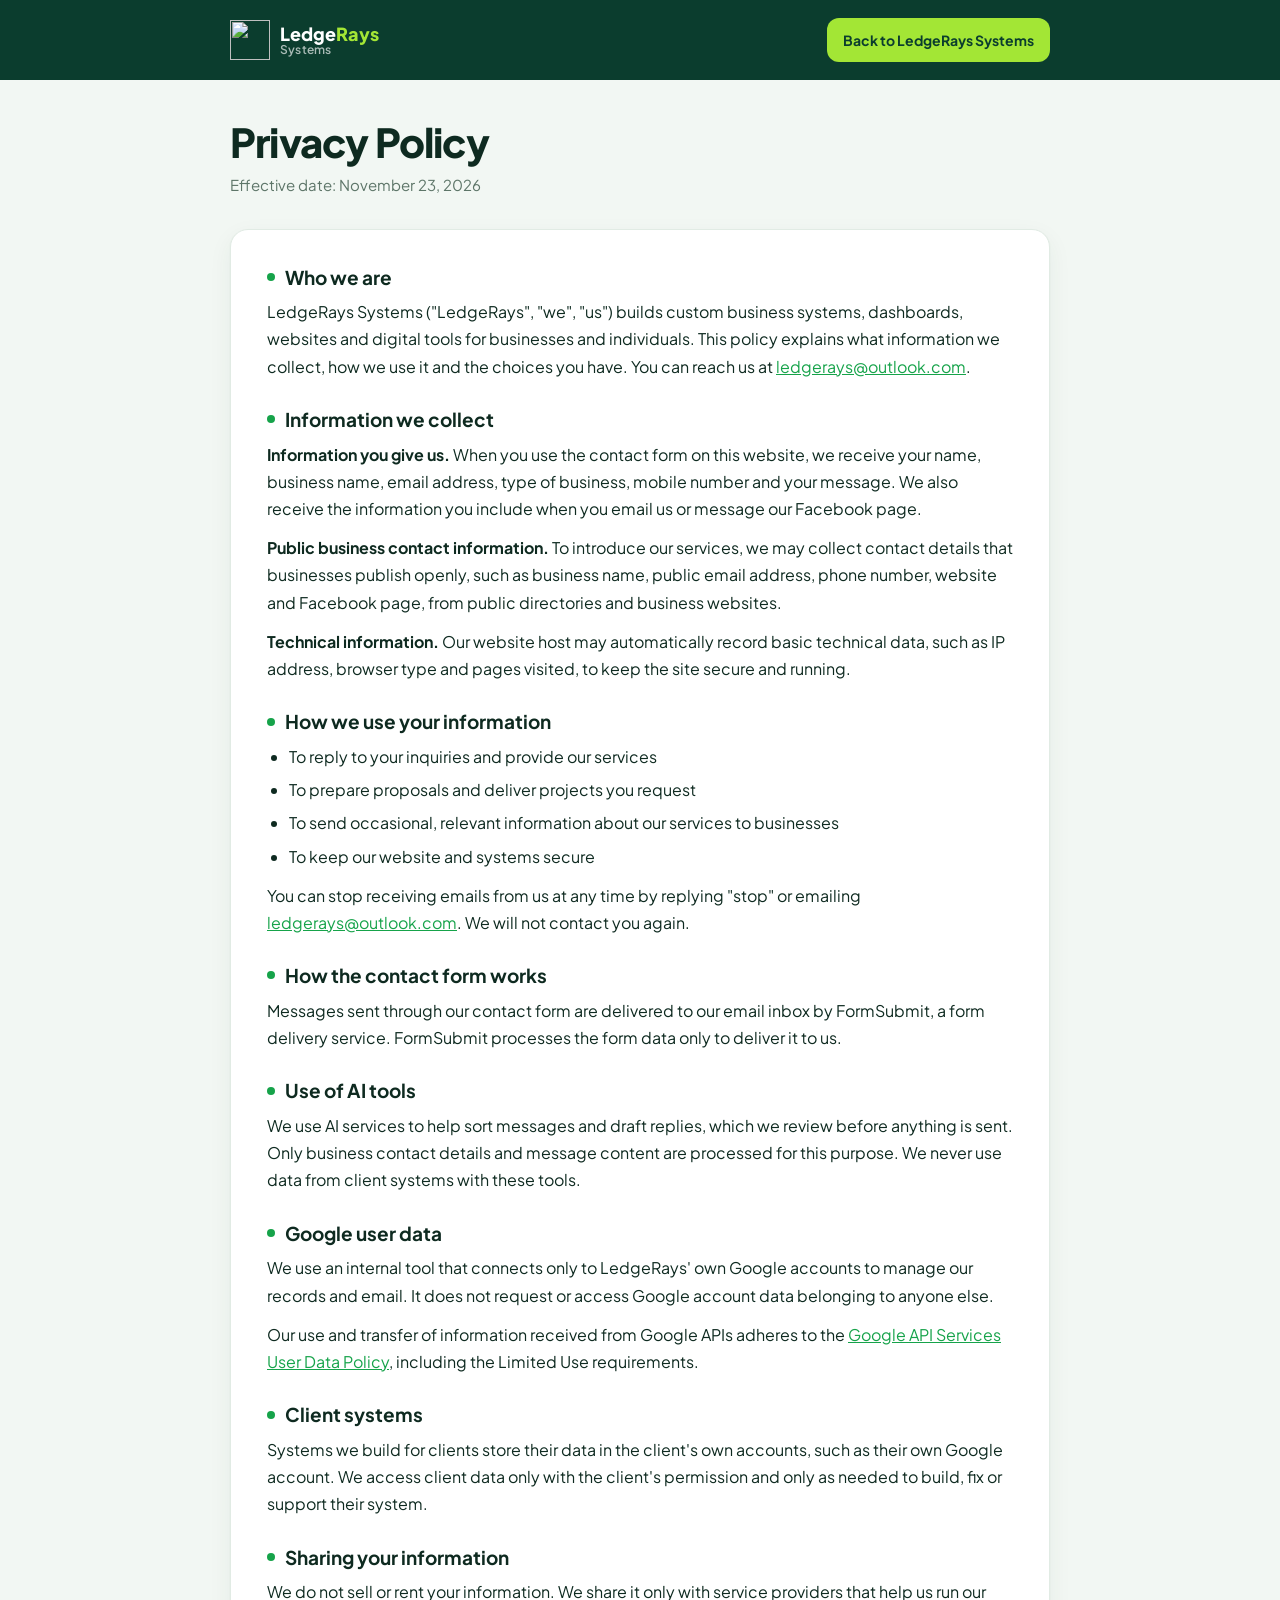
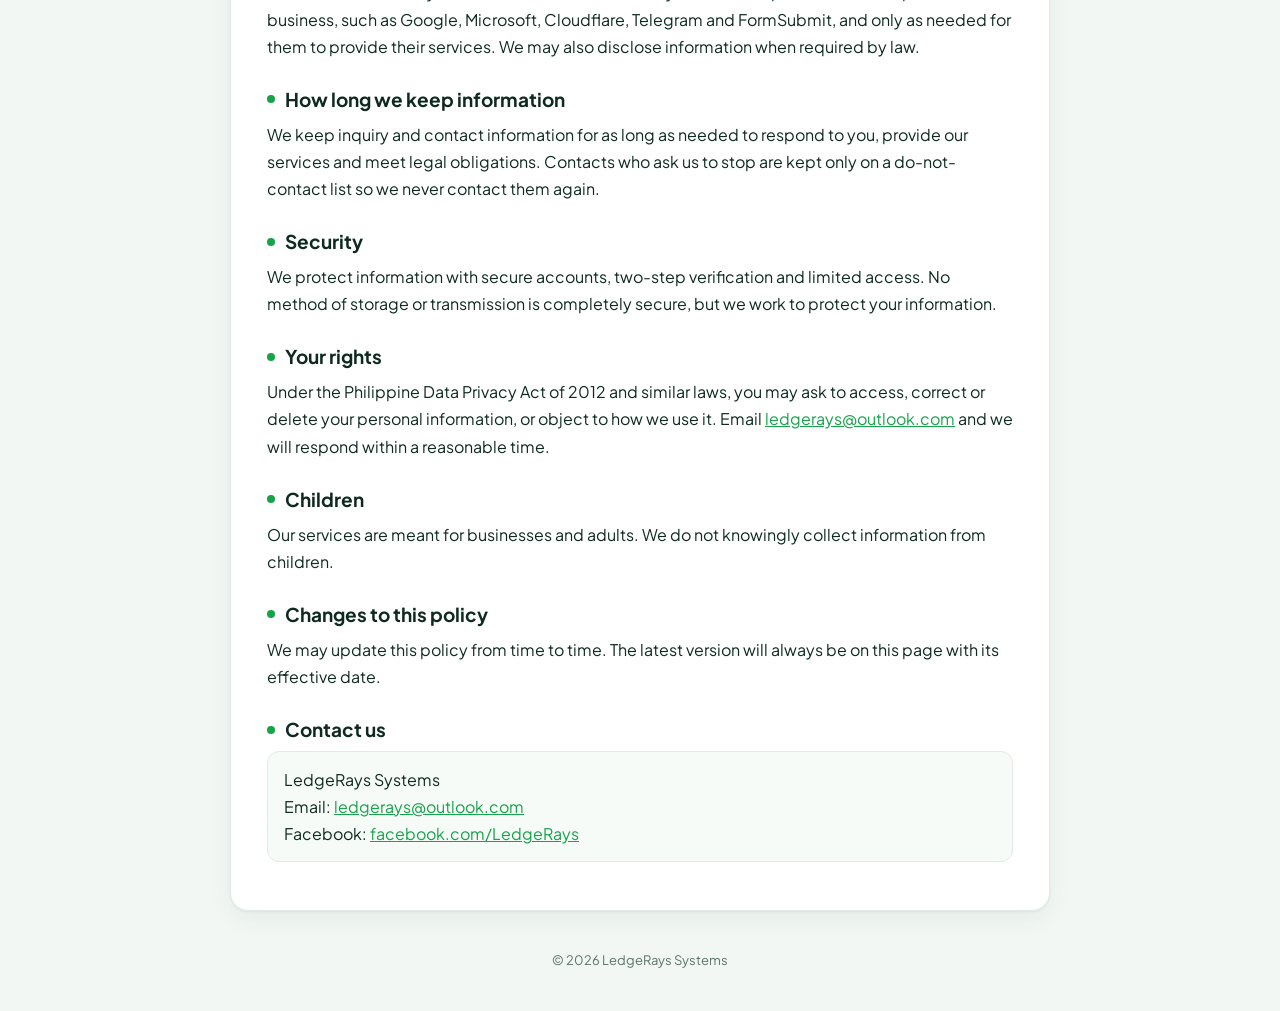
==== commit b34da892: "Add files via upload" ====
--- a/privacy.html
+++ b/privacy.html
@@ -18,6 +18,7 @@
   <link href="https://cdn.jsdelivr.net/npm/bootstrap@5.3.3/dist/css/bootstrap.min.css" rel="stylesheet">
   <link href="css/style.css" rel="stylesheet">
   <style>
+    html,body{height:auto!important;overflow:auto!important;overflow-x:hidden!important}
     .pp-top{background:var(--deep);color:#fff;padding:18px 0}
     .pp-top .pp-wrap{display:flex;align-items:center;justify-content:space-between;gap:12px;flex-wrap:wrap}
     .pp-brand{display:flex;align-items:center;gap:10px;color:#fff}
